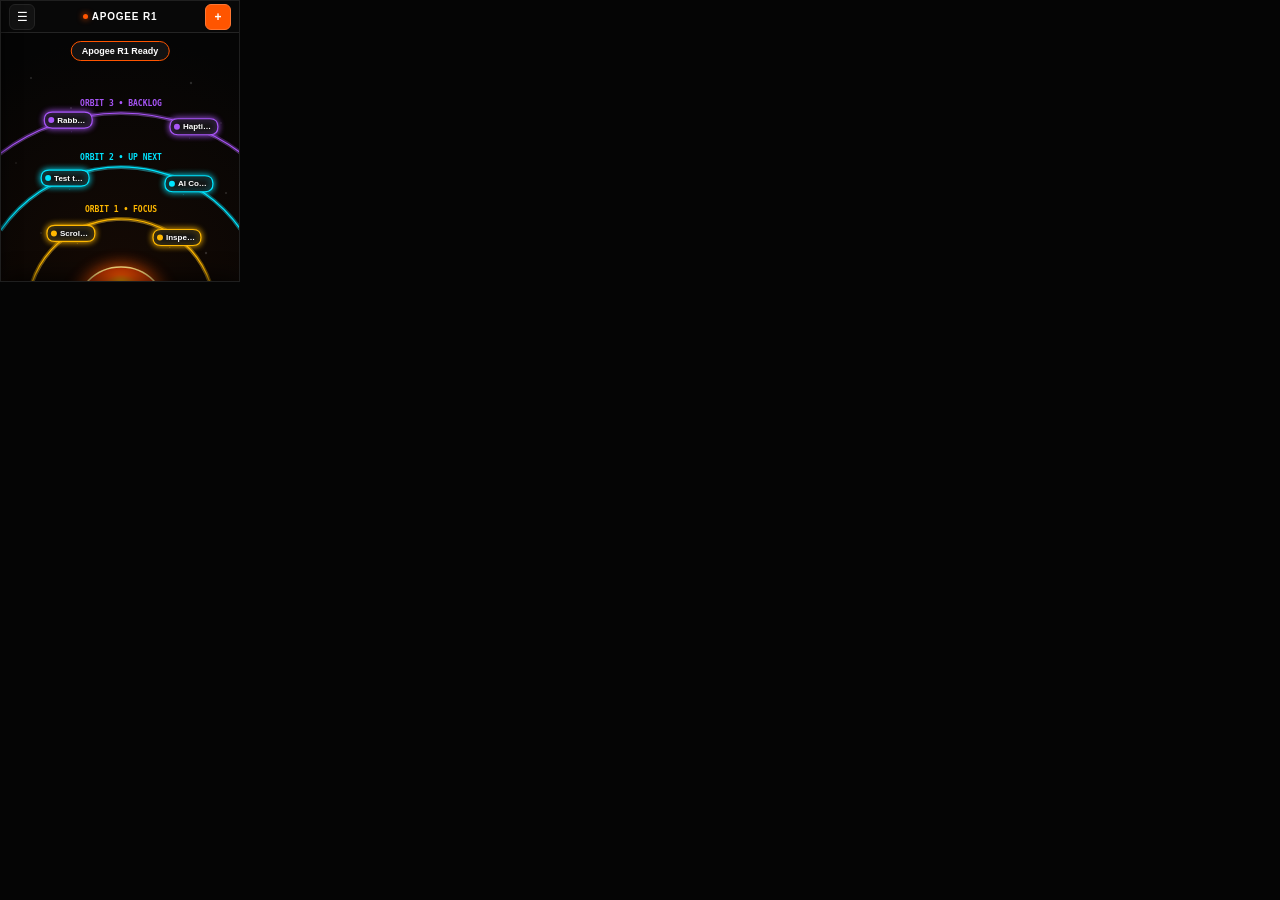
==== index.html @ 1ed5c277 "Initial release of Apogee R1 Anti for Rabbit R1" ====
<!DOCTYPE html>
<html lang="en">
<head>
  <meta charset="UTF-8">
  <meta name="viewport" content="width=240, initial-scale=1.0, user-scalable=no, maximum-scale=1.0, minimum-scale=1.0">
  <title>Apogee R1 Anti</title>
  <link rel="stylesheet" href="css/styles.css">
</head>
<body>
  <div id="app">
    <!-- Top Bar -->
    <header class="top-header">
      <button id="menuBtn" class="icon-btn" aria-label="Menu">☰</button>
      <div class="header-title-box">
        <span class="pulse-dot"></span>
        <span class="header-title">APOGEE R1</span>
      </div>
      <button id="addBtn" class="icon-btn primary" aria-label="Add Task">+</button>
    </header>

    <!-- Celestial Orbital Canvas Area -->
    <div class="canvas-container">
      <canvas id="orbitalCanvas"></canvas>
    </div>

    <!-- Side Menu Drawer -->
    <div id="menuDrawer" class="menu-drawer">
      <div class="drawer-header">
        <h3>APOGEE ORBITS</h3>
        <button id="closeDrawerBtn" class="close-btn">&times;</button>
      </div>
      <div class="drawer-content scrollable-area">
        <div class="drawer-section">
          <span class="section-label">Active Core Goal</span>
          <div id="projectList" style="display:flex; flex-direction:column; gap:4px;"></div>
          <button id="newProjectBtn" class="action-btn" style="margin-top:2px;">+ New Goal</button>
        </div>

        <div class="drawer-section">
          <span class="section-label">R1 AI Copilot</span>
          <button id="copilotBtn" class="action-btn ai">⚡ Auto-Plan 3 Tasks</button>
        </div>

        <div class="drawer-section">
          <span class="section-label">Telemetry</span>
          <div style="font-size:10px; color:#AAA; padding:4px 0;">
            Completed: <span id="doneCount" style="color:#00FF66; font-weight:bold;">0</span>
          </div>
          <button id="clearDoneBtn" class="action-btn danger">Clear Completed</button>
        </div>

        <div class="drawer-section">
          <span class="section-label">Settings</span>
          <button id="audioToggleBtn" class="action-btn">🔊 Audio Cues: ON</button>
        </div>

        <button id="exitAppBtn" class="action-btn exit">✕ Exit to rabbitOS</button>
      </div>
    </div>

    <!-- Task Bottom Sheet Backdrop (Tap outside to return) -->
    <div id="sheetBackdrop" class="sheet-backdrop"></div>

    <!-- Task Inspector Bottom Sheet -->
    <div id="taskSheet" class="bottom-sheet">
      <div class="sheet-handle"></div>
      <div class="sheet-title-row">
        <input type="text" id="sheetTaskTitle" class="sheet-title-input" value="Task Details" maxlength="32" placeholder="Task name">
        <button id="closeSheetBtn" class="close-btn" style="font-size:14px; padding:0 4px;" aria-label="Close">&times;</button>
      </div>
      <input type="text" id="sheetTaskNotes" class="sheet-notes-input" placeholder="+ Add a note..." maxlength="100">
      <div class="orbit-switch-row">
        <div class="orbit-pill" data-orbit="1">1 FOCUS</div>
        <div class="orbit-pill" data-orbit="2">2 UP NEXT</div>
        <div class="orbit-pill" data-orbit="3">3 BACKLOG</div>
      </div>
      <div class="sheet-actions">
        <button id="completeBtn" class="btn-complete">✓ Complete</button>
        <button id="deleteBtn" class="btn-delete">🗑</button>
      </div>
    </div>

    <!-- Quick Add Task Modal -->
    <div id="taskModal" class="modal-overlay">
      <div class="modal-box">
        <div class="modal-title">
          <span>Launch Satellite</span>
          <button id="closeTaskModal" class="close-btn">&times;</button>
        </div>
        <input type="text" id="taskInput" class="text-input" placeholder="Task name..." maxlength="32">
        <div class="orbit-switch-row" id="modalOrbitRow">
          <div class="orbit-pill active" data-orbit="1">Focus</div>
          <div class="orbit-pill" data-orbit="2">Up Next</div>
          <div class="orbit-pill" data-orbit="3">Backlog</div>
        </div>
        <div class="modal-btns">
          <button id="saveTaskBtn" class="btn-save">Launch</button>
          <button id="cancelTaskBtn" class="btn-cancel">Cancel</button>
        </div>
      </div>
    </div>

    <!-- Core Goal Edit & Absorbed Satellites Modal -->
    <div id="goalModal" class="modal-overlay">
      <div class="modal-box">
        <div class="modal-title">
          <span>Core Anchor Goal</span>
          <button id="closeGoalModal" class="close-btn">&times;</button>
        </div>
        <div style="display:flex; gap:6px;">
          <input type="text" id="goalInput" class="text-input" placeholder="Project goal name..." maxlength="24">
          <button id="saveGoalBtn" class="btn-save" style="flex:none; padding:6px 12px;">Save</button>
        </div>

        <!-- Absorbed Satellites in Core -->
        <div class="absorbed-section" id="absorbedSection">
          <div class="absorbed-header">
            <span class="section-label">Absorbed in Core</span>
            <span id="absorbedCountBadge" class="absorbed-badge">0</span>
          </div>
          <div id="absorbedList" class="absorbed-list scrollable-area"></div>
        </div>

        <div class="modal-btns">
          <button id="cancelGoalBtn" class="btn-cancel" style="width:100%;">Close</button>
        </div>
      </div>
    </div>

    <!-- Toast Notification Popup -->
    <div id="toast" class="toast-notice">Notice</div>
  </div>

  <!-- Scripts -->
  <script src="js/storage.js"></script>
  <script src="js/hardware.js"></script>
  <script src="js/copilot.js"></script>
  <script src="js/audio.js"></script>
  <script src="js/canvas.js"></script>
  <script src="js/app.js"></script>
</body>
</html>
---- css/styles.css ----
/* ==========================================================================
   Apogee R1 Anti - rabbitOS Dark Mode Styles
   Fixed 240x282px Viewport for Rabbit R1 Creations SDK
   ========================================================================== */

* {
  margin: 0;
  padding: 0;
  box-sizing: border-box;
  -webkit-tap-highlight-color: transparent;
  user-select: none;
}

:root {
  --bg-color: #050505;
  --surface-color: #121212;
  --surface-border: #242424;
  --text-main: #FFFFFF;
  --text-muted: #8E8E93;
  --r1-orange: #FF5500;
  --r1-orange-glow: rgba(255, 85, 0, 0.4);
  --orbit1-gold: #FFB800;
  --orbit2-cyan: #00E5FF;
  --orbit3-purple: #A855F7;
  --success-green: #00FF66;
  --danger-red: #FF3B30;
}

html, body {
  width: 240px;
  height: 282px;
  max-width: 240px;
  max-height: 282px;
  overflow: hidden;
  background-color: var(--bg-color);
  color: var(--text-main);
  font-family: -apple-system, BlinkMacSystemFont, "Segoe UI", Roboto, sans-serif;
  font-size: 11px;
}

#app {
  width: 240px;
  height: 282px;
  position: relative;
  display: flex;
  flex-direction: column;
  background: radial-gradient(circle at 50% 100%, #150a04 0%, #050505 80%);
  border: 1px solid #1f1f1f;
  overflow: hidden;
}

/* --------------------------------------------------------------------------
   Top Navigation Header
   -------------------------------------------------------------------------- */
.top-header {
  height: 32px;
  min-height: 32px;
  display: flex;
  justify-content: space-between;
  align-items: center;
  padding: 0 8px;
  background: rgba(10, 10, 10, 0.85);
  backdrop-filter: blur(8px);
  border-bottom: 1px solid var(--surface-border);
  z-index: 20;
}

.icon-btn {
  width: 26px;
  height: 26px;
  display: flex;
  align-items: center;
  justify-content: center;
  background: var(--surface-color);
  border: 1px solid var(--surface-border);
  border-radius: 6px;
  color: var(--text-main);
  font-size: 12px;
  cursor: pointer;
  transition: all 0.15s ease;
}

.icon-btn:active {
  background: #2a2a2a;
  transform: scale(0.94);
}

.icon-btn.primary {
  background: var(--r1-orange);
  border-color: #ff7733;
  color: #FFFFFF;
  font-weight: bold;
}

.header-title-box {
  display: flex;
  align-items: center;
  gap: 4px;
}

.header-title {
  font-size: 10px;
  font-weight: 800;
  letter-spacing: 0.8px;
  color: #FFFFFF;
}

.pulse-dot {
  width: 5px;
  height: 5px;
  border-radius: 50%;
  background-color: var(--r1-orange);
  box-shadow: 0 0 6px var(--r1-orange);
  animation: pulseGlow 2s infinite ease-in-out;
}

@keyframes pulseGlow {
  0%, 100% { opacity: 0.6; transform: scale(0.9); }
  50% { opacity: 1; transform: scale(1.15); }
}

/* --------------------------------------------------------------------------
   Orbital Canvas Container
   -------------------------------------------------------------------------- */
.canvas-container {
  flex: 1;
  position: relative;
  width: 240px;
  height: 250px;
  overflow: hidden;
  cursor: grab;
}

.canvas-container:active {
  cursor: grabbing;
}

#orbitalCanvas {
  display: block;
  width: 240px;
  height: 250px;
}

/* --------------------------------------------------------------------------
   Slide-in Menu Drawer (Left)
   -------------------------------------------------------------------------- */
.menu-drawer {
  position: absolute;
  top: 0;
  left: -200px;
  width: 195px;
  height: 100%;
  background: #0D0D0D;
  border-right: 1px solid #2A2A2A;
  z-index: 100;
  transition: transform 0.25s cubic-bezier(0.16, 1, 0.3, 1);
  display: flex;
  flex-direction: column;
  padding: 10px;
  box-shadow: 4px 0 16px rgba(0, 0, 0, 0.7);
}

.menu-drawer.open {
  transform: translateX(200px);
}

.drawer-header {
  display: flex;
  justify-content: space-between;
  align-items: center;
  padding-bottom: 8px;
  border-bottom: 1px solid #222;
  margin-bottom: 10px;
}

.drawer-header h3 {
  font-size: 11px;
  font-weight: 700;
  color: var(--r1-orange);
}

.close-btn {
  background: none;
  border: none;
  color: var(--text-muted);
  font-size: 16px;
  cursor: pointer;
}

.drawer-content {
  flex: 1;
  overflow-y: auto;
  overflow-x: hidden;
  display: flex;
  flex-direction: column;
  gap: 10px;
  scrollbar-width: thin;
  scrollbar-color: rgba(255, 85, 0, 0.35) transparent;
  padding-right: 2px;
}

/* Custom Sleek Scrollbar (Chrome, Safari, Edge, WebView) */
::-webkit-scrollbar {
  width: 3px;
  height: 3px;
}

::-webkit-scrollbar-track {
  background: transparent;
}

::-webkit-scrollbar-thumb {
  background: rgba(255, 85, 0, 0.35);
  border-radius: 4px;
}

::-webkit-scrollbar-thumb:hover {
  background: var(--r1-orange);
}

::-webkit-scrollbar-button {
  display: none !important;
  width: 0 !important;
  height: 0 !important;
}

::-webkit-scrollbar-corner {
  background: transparent;
}

.drawer-section {
  display: flex;
  flex-direction: column;
  gap: 4px;
}

.section-label {
  font-size: 8px;
  text-transform: uppercase;
  color: var(--text-muted);
  letter-spacing: 0.5px;
}

.project-select-btn {
  padding: 6px 8px;
  background: #181818;
  border: 1px solid #333;
  border-radius: 4px;
  color: #FFF;
  font-size: 10px;
  text-align: left;
  cursor: pointer;
  display: flex;
  justify-content: space-between;
  align-items: center;
}

.project-select-btn.active {
  border-color: var(--r1-orange);
  background: #241408;
  color: #FFA200;
}

.action-btn {
  padding: 7px 8px;
  background: #1c1c1e;
  border: 1px solid #333;
  border-radius: 5px;
  color: #FFFFFF;
  font-size: 10px;
  font-weight: 600;
  display: flex;
  align-items: center;
  gap: 6px;
  cursor: pointer;
}

.action-btn:active {
  background: #2c2c2e;
}

.action-btn.ai {
  border-color: var(--orbit2-cyan);
  color: var(--orbit2-cyan);
  background: rgba(0, 229, 255, 0.08);
}

.action-btn.danger {
  color: var(--danger-red);
  border-color: rgba(255, 59, 48, 0.3);
}

.action-btn.exit {
  margin-top: auto;
  background: #181818;
  color: var(--text-muted);
}

/* --------------------------------------------------------------------------
   Task Inspector Bottom Sheet & Backdrop
   -------------------------------------------------------------------------- */
.sheet-backdrop {
  position: absolute;
  top: 0;
  left: 0;
  width: 240px;
  height: 282px;
  background: rgba(0, 0, 0, 0.55);
  backdrop-filter: blur(2px);
  z-index: 85;
  opacity: 0;
  pointer-events: none;
  transition: opacity 0.2s ease;
}

.sheet-backdrop.open {
  opacity: 1;
  pointer-events: auto;
}

.bottom-sheet {
  position: absolute;
  left: 0;
  bottom: 0;
  width: 240px;
  background: #121214;
  border-top: 1px solid #333;
  border-radius: 12px 12px 0 0;
  z-index: 95;
  transform: translateY(105%);
  transition: transform 0.25s cubic-bezier(0.16, 1, 0.3, 1);
  padding: 8px 10px 10px 10px;
  box-shadow: 0 -8px 24px rgba(0, 0, 0, 0.85);
  display: flex;
  flex-direction: column;
  gap: 6px;
}

.bottom-sheet.open {
  transform: translateY(0);
}

.sheet-handle {
  width: 28px;
  height: 3px;
  background: #444;
  border-radius: 2px;
  margin: 0 auto 2px auto;
  cursor: pointer;
}

.sheet-title-row {
  display: flex;
  justify-content: space-between;
  align-items: center;
  gap: 6px;
}

.sheet-title-input {
  font-size: 11px;
  font-weight: 700;
  color: #FFF;
  background: transparent;
  border: none;
  border-bottom: 1px dashed rgba(255, 255, 255, 0.25);
  outline: none;
  flex: 1;
  padding: 1px 2px;
  font-family: inherit;
  transition: border-bottom-color 0.2s ease;
}

.sheet-title-input:focus {
  border-bottom-color: var(--r1-orange);
  background: rgba(255, 255, 255, 0.04);
}

.sheet-title {
  font-size: 11px;
  font-weight: 700;
  color: #FFF;
  white-space: nowrap;
  overflow: hidden;
  text-overflow: ellipsis;
  flex: 1;
}

.sheet-notes-input {
  width: 100%;
  padding: 5px 8px;
  background: #1a1a1c;
  border: 1px solid #333;
  border-radius: 4px;
  color: #FFF;
  font-size: 10px;
  outline: none;
  font-family: inherit;
  transition: border-color 0.2s ease;
}

.sheet-notes-input:focus {
  border-color: var(--orbit2-cyan);
}

.orbit-switch-row {
  display: flex;
  gap: 4px;
}

.orbit-pill {
  flex: 1;
  padding: 4px 0;
  font-size: 9px;
  font-weight: 700;
  text-align: center;
  border-radius: 4px;
  border: 1px solid #333;
  background: #1A1A1A;
  color: #888;
  cursor: pointer;
}

.orbit-pill.active[data-orbit="1"] {
  border-color: var(--orbit1-gold);
  background: rgba(255, 184, 0, 0.15);
  color: var(--orbit1-gold);
}

.orbit-pill.active[data-orbit="2"] {
  border-color: var(--orbit2-cyan);
  background: rgba(0, 229, 255, 0.15);
  color: var(--orbit2-cyan);
}

.orbit-pill.active[data-orbit="3"] {
  border-color: var(--orbit3-purple);
  background: rgba(168, 85, 247, 0.15);
  color: var(--orbit3-purple);
}

.sheet-actions {
  display: flex;
  gap: 6px;
  margin-top: 2px;
}

.btn-complete {
  flex: 2;
  padding: 7px;
  background: var(--success-green);
  border: none;
  border-radius: 5px;
  color: #000;
  font-size: 10px;
  font-weight: 800;
  cursor: pointer;
}

.btn-complete:active {
  background: #00cc52;
}

.btn-delete {
  flex: 1;
  padding: 7px;
  background: #201212;
  border: 1px solid rgba(255, 59, 48, 0.4);
  border-radius: 5px;
  color: var(--danger-red);
  font-size: 10px;
  font-weight: 700;
  cursor: pointer;
}

/* --------------------------------------------------------------------------
   Quick-Add / Project Switcher Modal Dialogs
   -------------------------------------------------------------------------- */
.modal-overlay {
  position: absolute;
  top: 0;
  left: 0;
  width: 240px;
  height: 282px;
  background: rgba(0, 0, 0, 0.75);
  backdrop-filter: blur(4px);
  z-index: 150;
  display: none;
  align-items: center;
  justify-content: center;
  padding: 12px;
}

.modal-overlay.open {
  display: flex;
}

.modal-box {
  width: 100%;
  background: #141414;
  border: 1px solid #333;
  border-radius: 8px;
  padding: 10px;
  display: flex;
  flex-direction: column;
  gap: 8px;
  box-shadow: 0 8px 24px rgba(0, 0, 0, 0.9);
}

.modal-title {
  font-size: 11px;
  font-weight: bold;
  color: #FFFFFF;
  display: flex;
  justify-content: space-between;
  align-items: center;
}

.text-input {
  width: 100%;
  padding: 6px 8px;
  background: #0A0A0A;
  border: 1px solid #333;
  border-radius: 4px;
  color: #FFF;
  font-size: 11px;
  outline: none;
}

.text-input:focus {
  border-color: var(--r1-orange);
}

.modal-btns {
  display: flex;
  gap: 6px;
}

.btn-save {
  flex: 1;
  padding: 6px;
  background: var(--r1-orange);
  border: none;
  border-radius: 4px;
  color: #FFF;
  font-weight: bold;
  font-size: 10px;
  cursor: pointer;
}

.btn-cancel {
  padding: 6px 10px;
  background: #222;
  border: 1px solid #333;
  border-radius: 4px;
  color: #AAA;
  font-size: 10px;
  cursor: pointer;
}

/* Absorbed Satellites Section */
.absorbed-section {
  display: flex;
  flex-direction: column;
  gap: 5px;
  border-top: 1px solid #242426;
  padding-top: 6px;
  margin-top: 2px;
}

.absorbed-header {
  display: flex;
  justify-content: space-between;
  align-items: center;
}

.absorbed-badge {
  font-size: 9px;
  font-weight: 800;
  padding: 1px 6px;
  background: rgba(255, 85, 0, 0.25);
  color: var(--r1-orange);
  border-radius: 8px;
}

.absorbed-list {
  max-height: 88px;
  overflow-y: auto;
  overflow-x: hidden;
  display: flex;
  flex-direction: column;
  gap: 4px;
  padding-right: 2px;
}

.absorbed-item {
  display: flex;
  justify-content: space-between;
  align-items: center;
  padding: 4px 6px;
  background: #18181b;
  border: 1px solid #2a2a2e;
  border-radius: 4px;
  gap: 6px;
}

.absorbed-item-info {
  display: flex;
  align-items: center;
  gap: 5px;
  overflow: hidden;
  flex: 1;
}

.absorbed-dot {
  width: 5px;
  height: 5px;
  border-radius: 50%;
  background: var(--success-green);
  flex-shrink: 0;
  box-shadow: 0 0 4px var(--success-green);
}

.absorbed-title {
  font-size: 9px;
  font-weight: 600;
  color: #DDD;
  white-space: nowrap;
  overflow: hidden;
  text-overflow: ellipsis;
}

.restore-btn {
  padding: 3px 6px;
  background: rgba(0, 229, 255, 0.12);
  border: 1px solid var(--orbit2-cyan);
  border-radius: 3px;
  color: var(--orbit2-cyan);
  font-size: 8px;
  font-weight: 800;
  cursor: pointer;
  flex-shrink: 0;
  transition: all 0.15s ease;
  white-space: nowrap;
}

.restore-btn:active {
  background: var(--orbit2-cyan);
  color: #000;
}

.empty-absorbed {
  font-size: 9px;
  color: var(--text-muted);
  text-align: center;
  padding: 8px 0;
  font-style: italic;
}

/* Toast alert notification */
.toast-notice {
  position: absolute;
  top: 40px;
  left: 50%;
  transform: translateX(-50%) translateY(-20px);
  background: rgba(20, 20, 20, 0.92);
  border: 1px solid var(--r1-orange);
  color: #FFF;
  padding: 4px 10px;
  border-radius: 12px;
  font-size: 9px;
  font-weight: bold;
  opacity: 0;
  pointer-events: none;
  transition: all 0.2s ease;
  z-index: 200;
  white-space: nowrap;
}

.toast-notice.show {
  transform: translateX(-50%) translateY(0);
  opacity: 1;
}
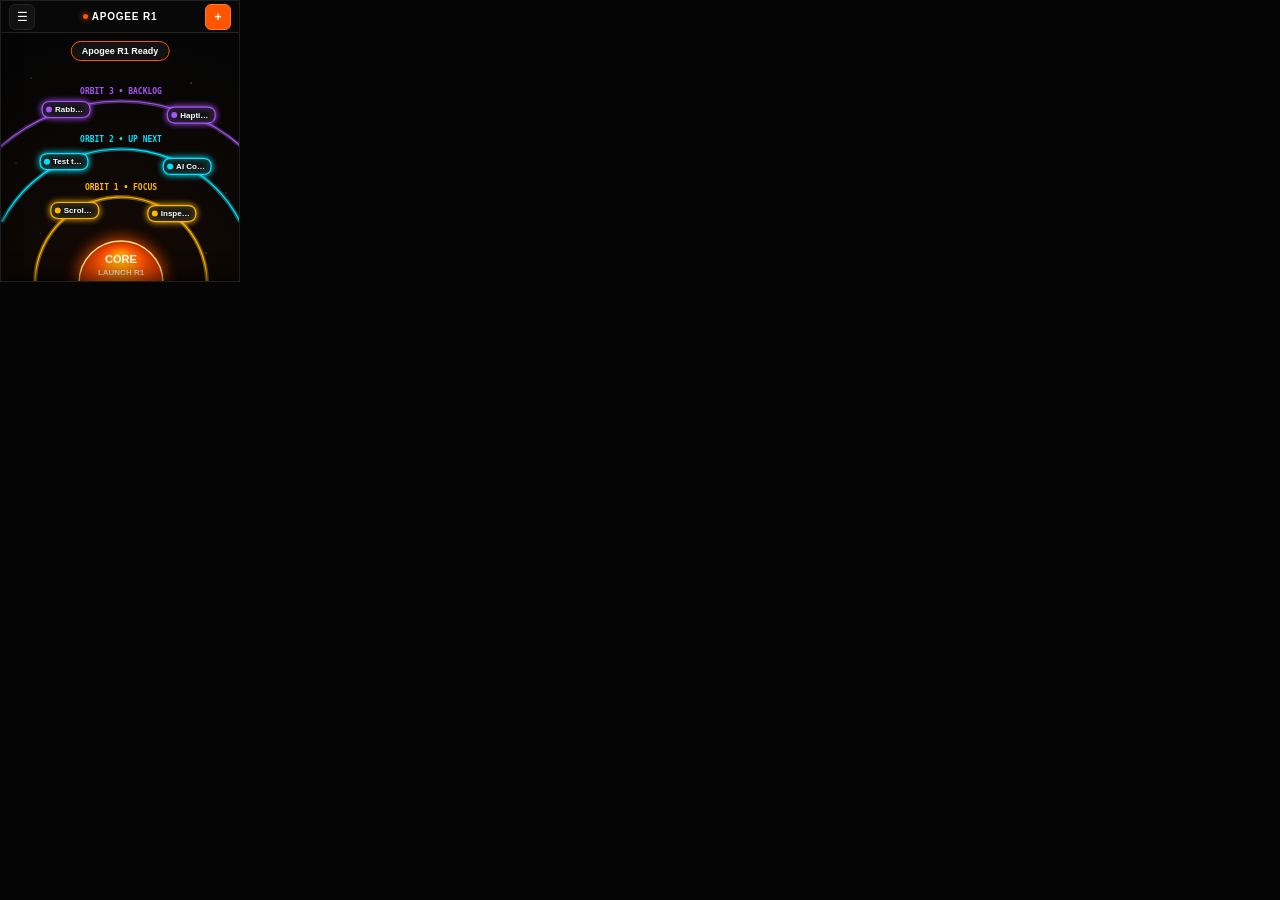
==== commit 90df63c0: "fix(touch): fix orbital task tap detection, canvas geometry, and ghost-click dismissal on R1" ====
--- a/index.html
+++ b/index.html
@@ -4,7 +4,7 @@
   <meta charset="UTF-8">
   <meta name="viewport" content="width=240, initial-scale=1.0, user-scalable=no, maximum-scale=1.0, minimum-scale=1.0">
   <title>Apogee R1 Anti</title>
-  <link rel="stylesheet" href="css/styles.css">
+  <link rel="stylesheet" href="css/styles.css?v=2">
 </head>
 <body>
   <div id="app">
@@ -132,11 +132,11 @@
   </div>
 
   <!-- Scripts -->
-  <script src="js/storage.js"></script>
-  <script src="js/hardware.js"></script>
-  <script src="js/copilot.js"></script>
-  <script src="js/audio.js"></script>
-  <script src="js/canvas.js"></script>
-  <script src="js/app.js"></script>
+  <script src="js/storage.js?v=2"></script>
+  <script src="js/hardware.js?v=2"></script>
+  <script src="js/copilot.js?v=2"></script>
+  <script src="js/audio.js?v=2"></script>
+  <script src="js/canvas.js?v=2"></script>
+  <script src="js/app.js?v=2"></script>
 </body>
 </html>
--- a/css/styles.css
+++ b/css/styles.css
@@ -129,6 +129,7 @@
   height: 250px;
   overflow: hidden;
   cursor: grab;
+  touch-action: none;
 }
 
 .canvas-container:active {
@@ -139,6 +140,7 @@
   display: block;
   width: 240px;
   height: 250px;
+  touch-action: none;
 }
 
 /* --------------------------------------------------------------------------
@@ -334,10 +336,12 @@
   display: flex;
   flex-direction: column;
   gap: 6px;
+  pointer-events: none;
 }
 
 .bottom-sheet.open {
   transform: translateY(0);
+  pointer-events: auto;
 }
 
 .sheet-handle {
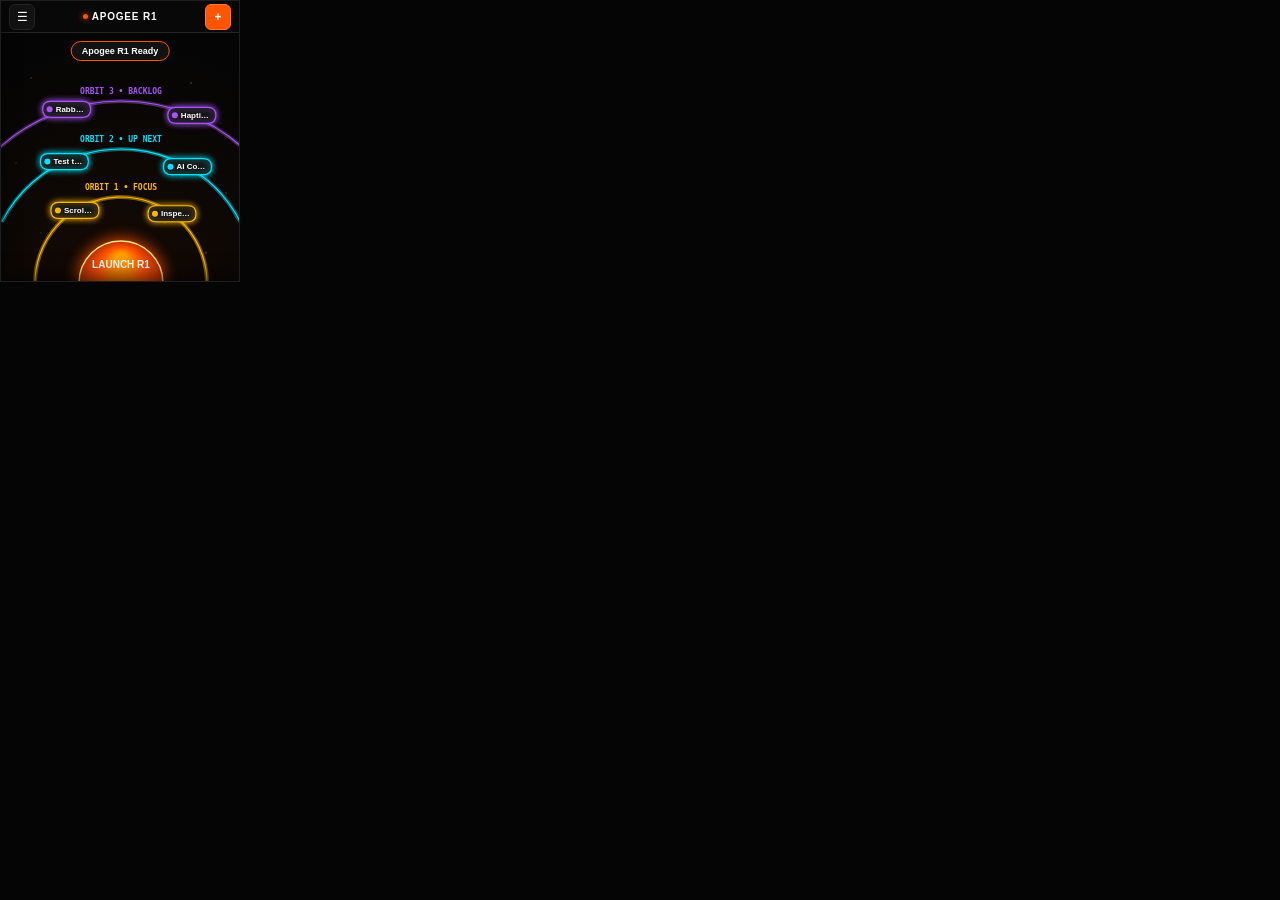
==== commit 4aa1442e: "style: remove 'CORE' text label and center only the core goal title in dome" ====
--- a/index.html
+++ b/index.html
@@ -132,11 +132,11 @@
   </div>
 
   <!-- Scripts -->
-  <script src="js/storage.js?v=2"></script>
-  <script src="js/hardware.js?v=2"></script>
-  <script src="js/copilot.js?v=2"></script>
-  <script src="js/audio.js?v=2"></script>
-  <script src="js/canvas.js?v=2"></script>
-  <script src="js/app.js?v=2"></script>
+  <script src="js/storage.js?v=3"></script>
+  <script src="js/hardware.js?v=3"></script>
+  <script src="js/copilot.js?v=3"></script>
+  <script src="js/audio.js?v=3"></script>
+  <script src="js/canvas.js?v=3"></script>
+  <script src="js/app.js?v=3"></script>
 </body>
 </html>
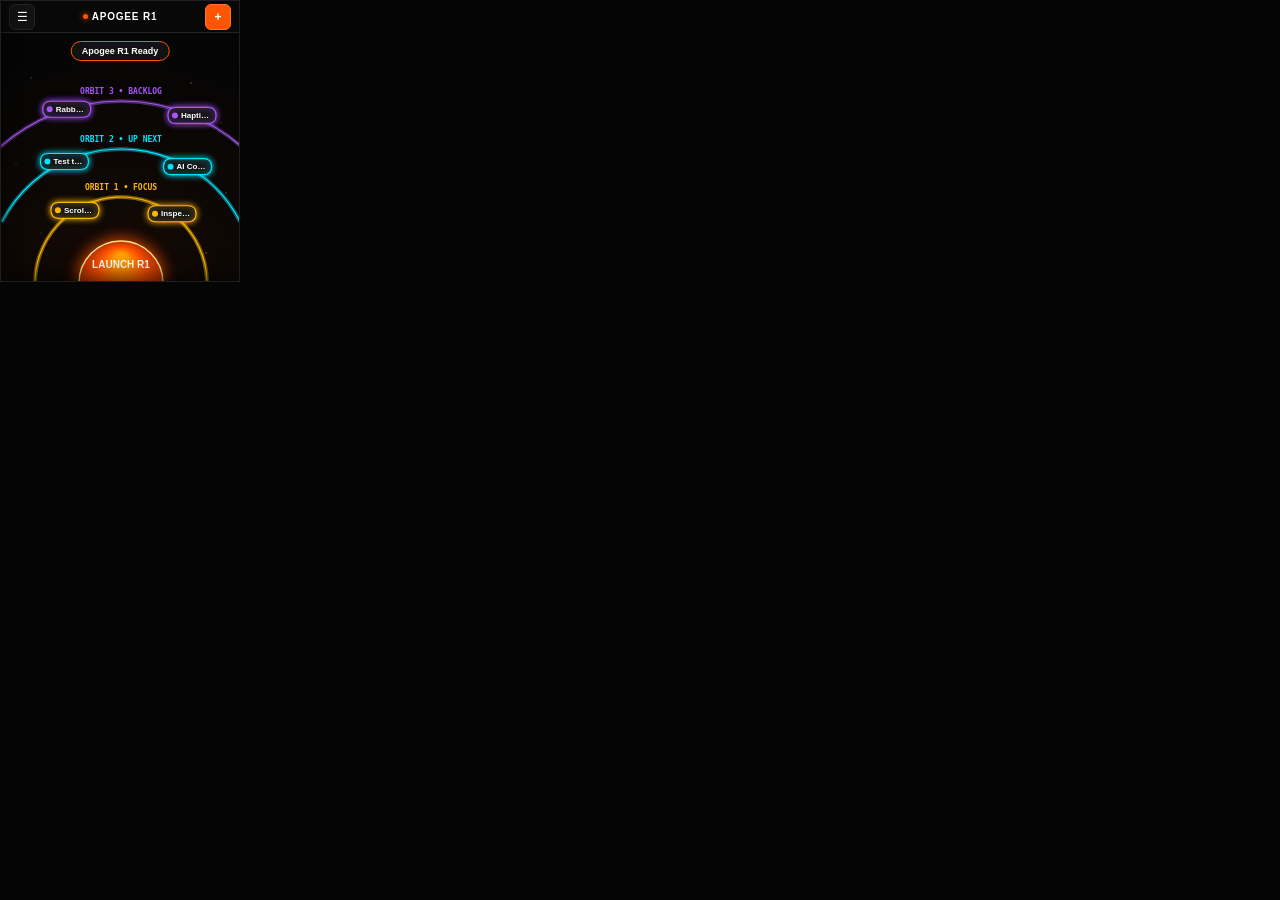
==== commit 16fec0e8: "fix(cache): bust rabbitOS webview cache with build=4 URL and no-cache meta tags" ====
--- a/index.html
+++ b/index.html
@@ -3,8 +3,11 @@
 <head>
   <meta charset="UTF-8">
   <meta name="viewport" content="width=240, initial-scale=1.0, user-scalable=no, maximum-scale=1.0, minimum-scale=1.0">
+  <meta http-equiv="Cache-Control" content="no-cache, no-store, must-revalidate">
+  <meta http-equiv="Pragma" content="no-cache">
+  <meta http-equiv="Expires" content="0">
   <title>Apogee R1 Anti</title>
-  <link rel="stylesheet" href="css/styles.css?v=2">
+  <link rel="stylesheet" href="css/styles.css?v=4">
 </head>
 <body>
   <div id="app">
@@ -132,11 +135,11 @@
   </div>
 
   <!-- Scripts -->
-  <script src="js/storage.js?v=3"></script>
-  <script src="js/hardware.js?v=3"></script>
-  <script src="js/copilot.js?v=3"></script>
-  <script src="js/audio.js?v=3"></script>
-  <script src="js/canvas.js?v=3"></script>
-  <script src="js/app.js?v=3"></script>
+  <script src="js/storage.js?v=4"></script>
+  <script src="js/hardware.js?v=4"></script>
+  <script src="js/copilot.js?v=4"></script>
+  <script src="js/audio.js?v=4"></script>
+  <script src="js/canvas.js?v=4"></script>
+  <script src="js/app.js?v=4"></script>
 </body>
 </html>
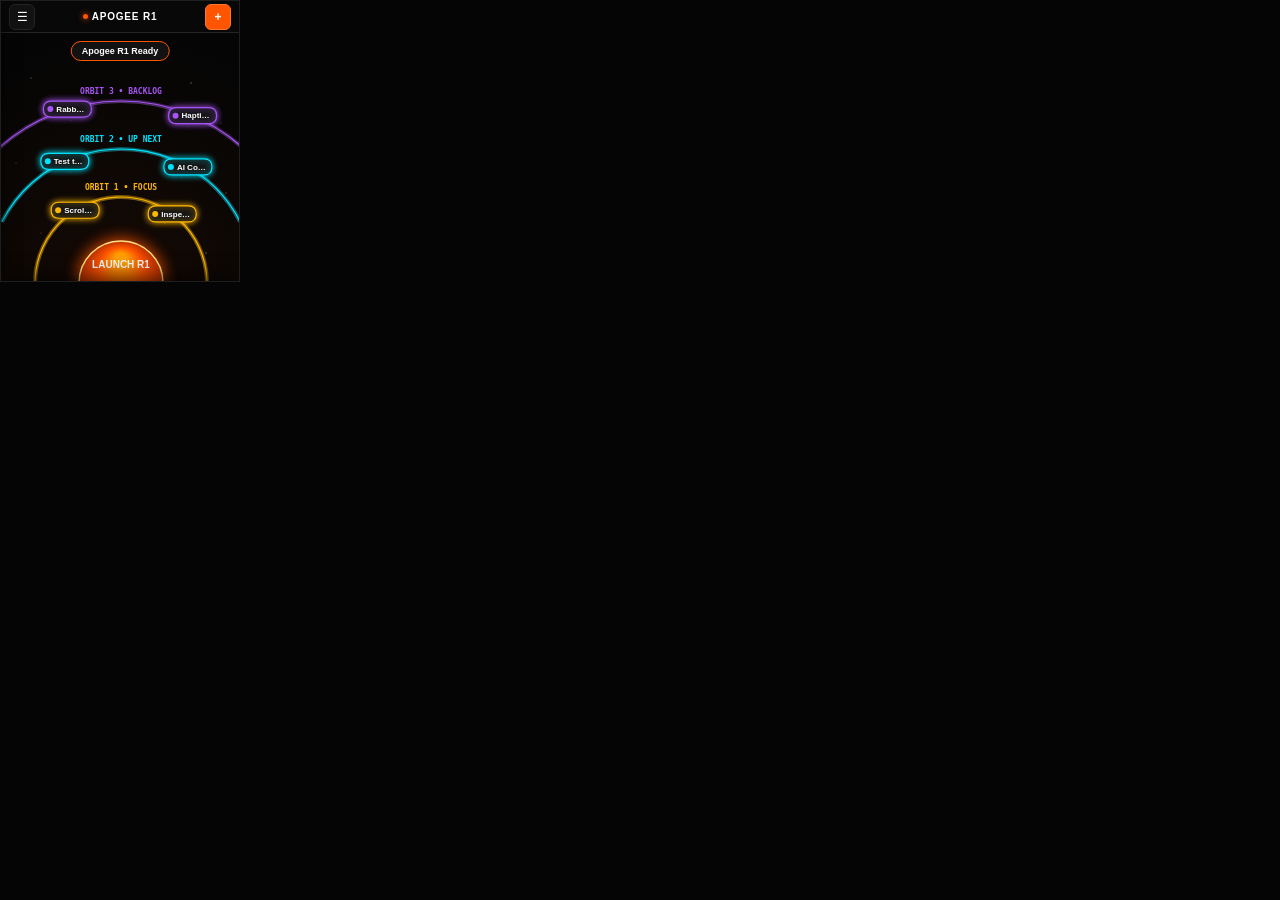
==== commit 493e054e: "fix(storage): bulletproof persistence with mirrored creationStorage.plain + localStorage and auto-sa" ====
--- a/index.html
+++ b/index.html
@@ -135,11 +135,11 @@
   </div>
 
   <!-- Scripts -->
-  <script src="js/storage.js?v=4"></script>
-  <script src="js/hardware.js?v=4"></script>
-  <script src="js/copilot.js?v=4"></script>
-  <script src="js/audio.js?v=4"></script>
-  <script src="js/canvas.js?v=4"></script>
-  <script src="js/app.js?v=4"></script>
+  <script src="js/storage.js?v=5"></script>
+  <script src="js/hardware.js?v=5"></script>
+  <script src="js/copilot.js?v=5"></script>
+  <script src="js/audio.js?v=5"></script>
+  <script src="js/canvas.js?v=5"></script>
+  <script src="js/app.js?v=5"></script>
 </body>
 </html>
